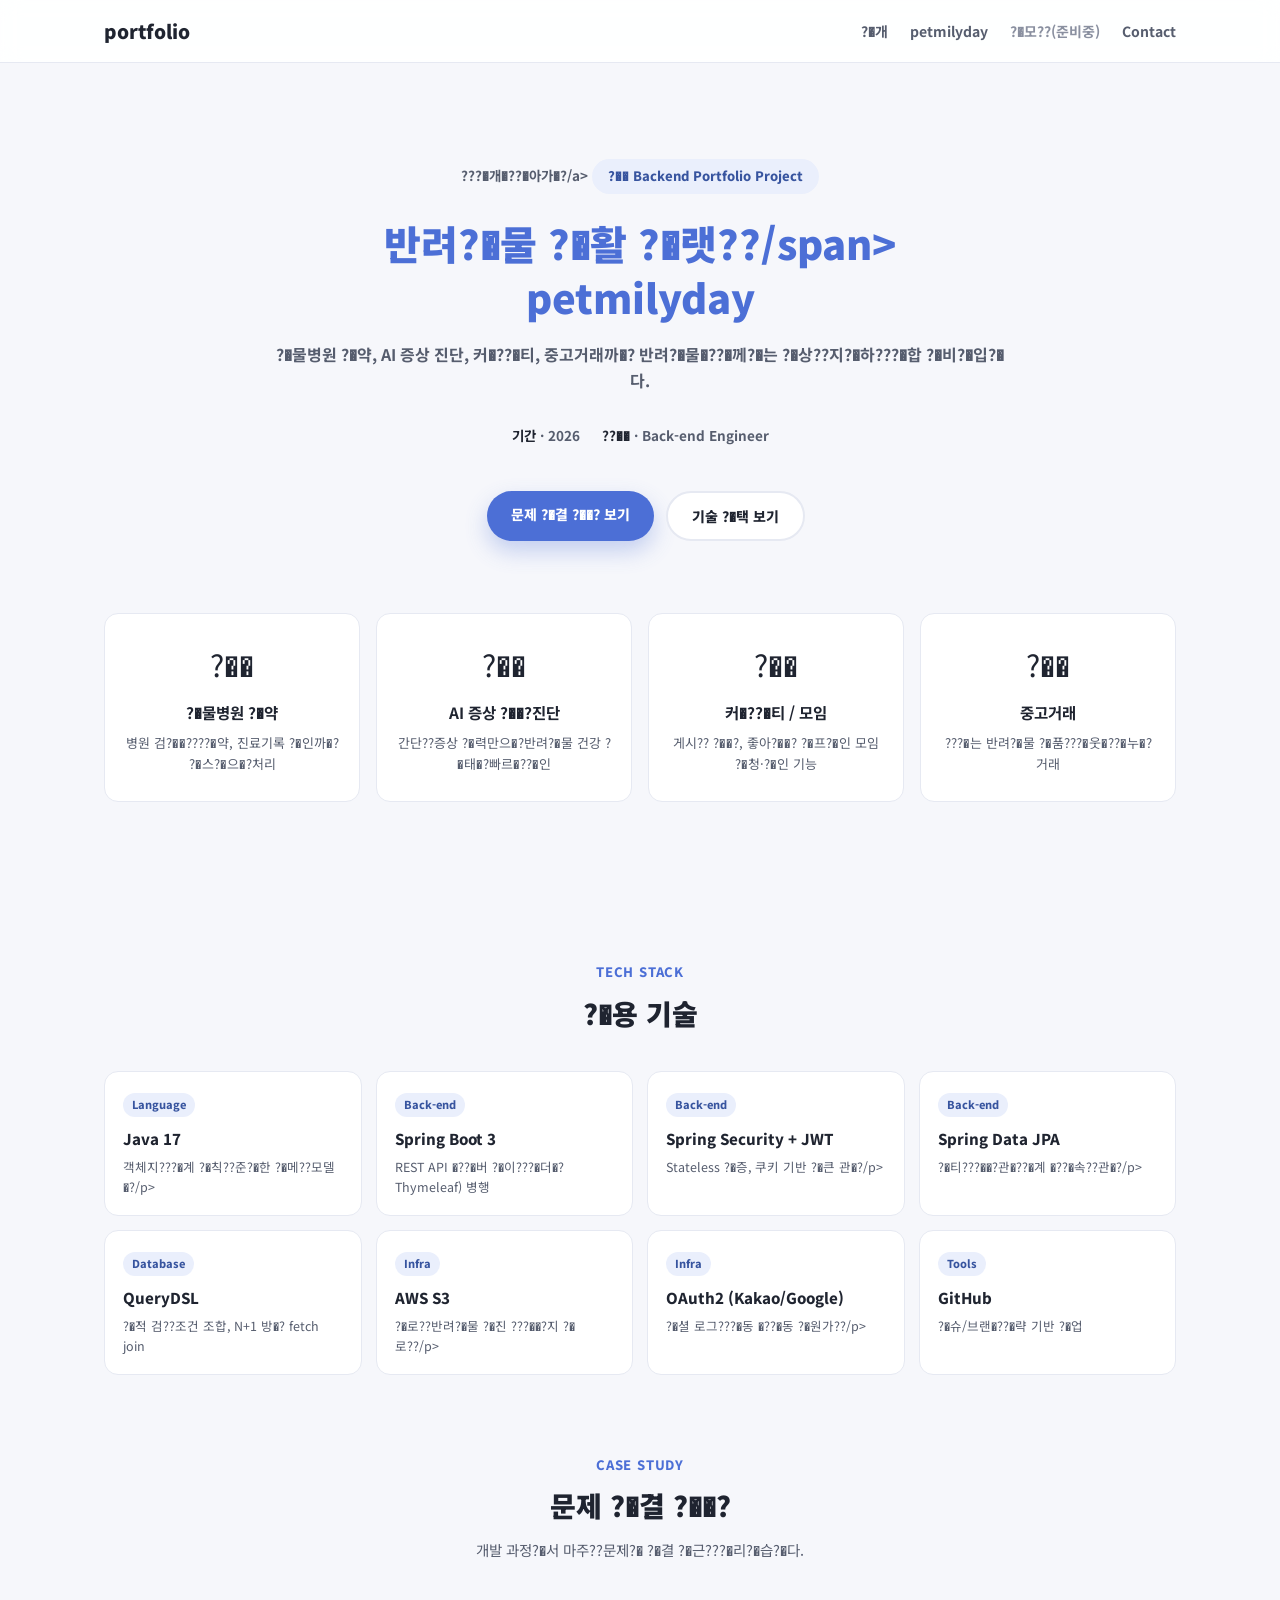
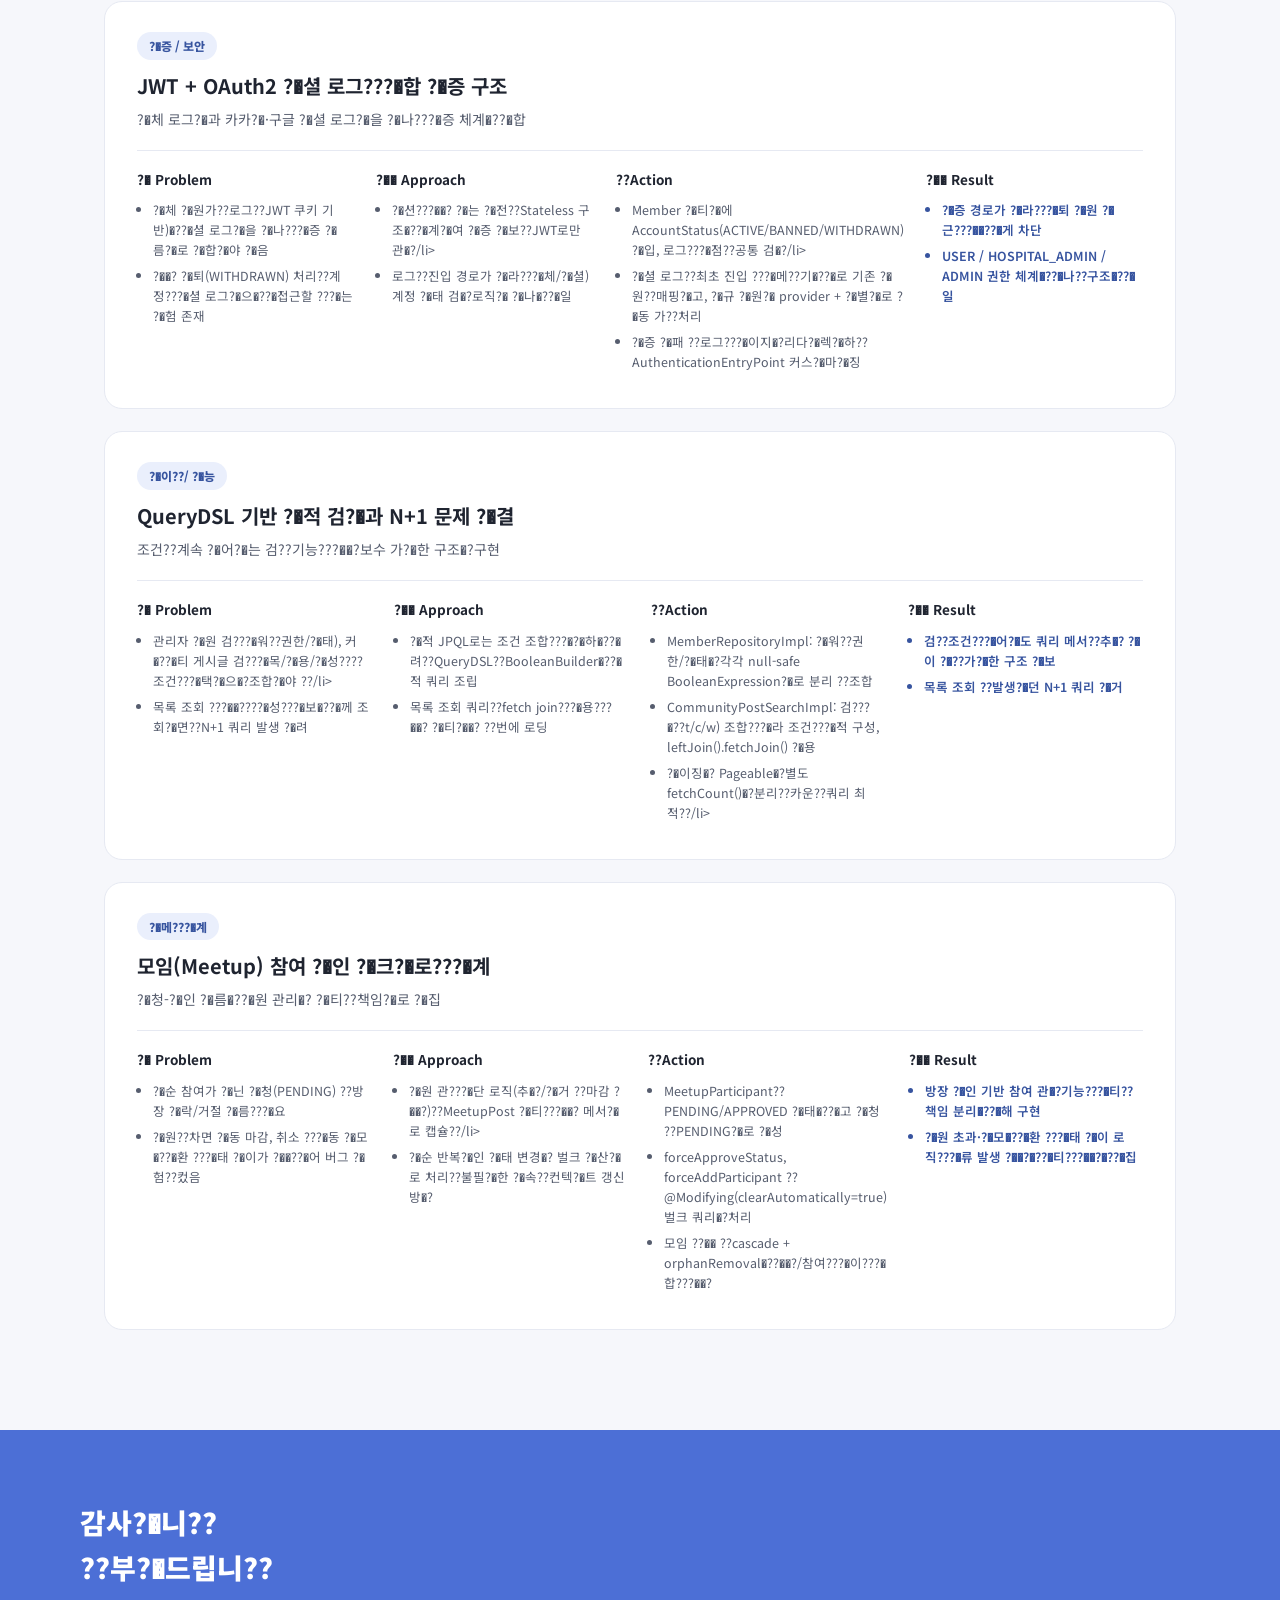
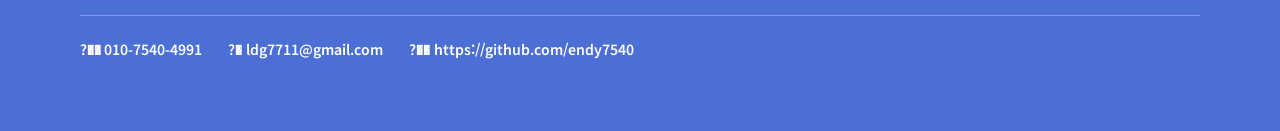
==== docs/projects/petmilyday/index.html @ 28d47164 "정적 페이지로 변환" ====
<!DOCTYPE html>
<html lang="ko">
<head>
    <meta charset="UTF-8">
    <meta name="viewport" content="width=device-width, initial-scale=1.0">
    <title>petmilyday | Portfolio</title>
    <link href="https://fonts.googleapis.com/css2?family=Nunito:ital,wght@0,400;0,600;0,700;0,800;0,900;1,700&family=Noto+Sans+KR:wght@400;500;700;900&display=swap" rel="stylesheet">
    <link rel="stylesheet" href="../../css/style.css">
</head>
<body id="top">

<header class="site-header">
    <nav class="nav">
        <a href="../../index.html" class="nav-logo">portfolio</a>
        <div class="nav-links">
            <a href="../../index.html">?�개</a>
            <a href="/projects/petmilyday">petmilyday</a>
            <span class="nav-disabled">?�모??(준비중)</span>
            <a href="#contact">Contact</a>
        </div>
    </nav>
</header>

<main>

    <!-- PROJECT HERO -->
    <section class="hero">
        <a href="../../index.html" class="back-link">???�개�??�아가�?/a>
        <div class="hero-badge">?�� Backend Portfolio Project</div>
        <h1>
            <span>반려?�물 ?�활 ?�랫??/span><br>
            <span>petmilyday</span>
        </h1>
        <p class="hero-desc">?�물병원 ?�약, AI 증상 진단, 커�??�티, 중고거래까�? 반려?�물�??�께?�는 ?�상??지?�하???�합 ?�비?�입?�다.</p>

        <div class="hero-meta">
            <span><strong>기간</strong> · <span>2026</span></span>
            <span><strong>??��</strong> · <span>Back-end Engineer</span></span>
        </div>

        <div class="hero-cta">
            <a href="#cases" class="btn btn-primary">문제 ?�결 ?��? 보기</a>
            <a href="#stack" class="btn btn-outline">기술 ?�택 보기</a>
        </div>
    </section>

    <!-- FEATURES -->
    <section class="overview">
        <div class="overview-grid">
            <div class="overview-card">
                <div class="overview-icon">?��</div>
                <h3>?�물병원 ?�약</h3>
                <p>병원 검?��????�약, 진료기록 ?�인까�? ?�스?�으�?처리</p>
            </div>
            <div class="overview-card">
                <div class="overview-icon">?��</div>
                <h3>AI 증상 ?��?진단</h3>
                <p>간단??증상 ?�력만으�?반려?�물 건강 ?�태�?빠르�??�인</p>
            </div>
            <div class="overview-card">
                <div class="overview-icon">?��</div>
                <h3>커�??�티 / 모임</h3>
                <p>게시?? ?��?, 좋아?��? ?�프?�인 모임 ?�청·?�인 기능</p>
            </div>
            <div class="overview-card">
                <div class="overview-icon">?��</div>
                <h3>중고거래</h3>
                <p>???�는 반려?�물 ?�품???�웃�??�누�?거래</p>
            </div>
        </div>
    </section>

    <!-- TECH STACK -->
    <section id="stack" class="stack-section">
        <div class="sec-eyebrow">Tech Stack</div>
        <h2 class="sec-title">?�용 기술</h2>

        <div class="stack-grid">
            <div class="stack-card">
                <span class="stack-category">Language</span>
                <div class="stack-name">Java 17</div>
                <p class="stack-desc">객체지???�계 ?�칙??준?�한 ?�메??모델�?/p>
            </div>
            <div class="stack-card">
                <span class="stack-category">Back-end</span>
                <div class="stack-name">Spring Boot 3</div>
                <p class="stack-desc">REST API �??�버 ?�이???�더�?Thymeleaf) 병행</p>
            </div>
            <div class="stack-card">
                <span class="stack-category">Back-end</span>
                <div class="stack-name">Spring Security + JWT</div>
                <p class="stack-desc">Stateless ?�증, 쿠키 기반 ?�큰 관�?/p>
            </div>
            <div class="stack-card">
                <span class="stack-category">Back-end</span>
                <div class="stack-name">Spring Data JPA</div>
                <p class="stack-desc">?�티???��?관�??�계 �??�속??관�?/p>
            </div>
            <div class="stack-card">
                <span class="stack-category">Database</span>
                <div class="stack-name">QueryDSL</div>
                <p class="stack-desc">?�적 검??조건 조합, N+1 방�? fetch join</p>
            </div>
            <div class="stack-card">
                <span class="stack-category">Infra</span>
                <div class="stack-name">AWS S3</div>
                <p class="stack-desc">?�로??반려?�물 ?�진 ???��?지 ?�로??/p>
            </div>
            <div class="stack-card">
                <span class="stack-category">Infra</span>
                <div class="stack-name">OAuth2 (Kakao/Google)</div>
                <p class="stack-desc">?�셜 로그???�동 �??�동 ?�원가??/p>
            </div>
            <div class="stack-card">
                <span class="stack-category">Tools</span>
                <div class="stack-name">GitHub</div>
                <p class="stack-desc">?�슈/브랜�??�략 기반 ?�업</p>
            </div>
        </div>
    </section>

    <!-- CASE STUDIES -->
    <section id="cases" class="case-section">
        <div class="sec-eyebrow">Case Study</div>
        <h2 class="sec-title">문제 ?�결 ?��?</h2>
        <p class="sec-sub">개발 과정?�서 마주??문제?� ?�결 ?�근???�리?�습?�다.</p>

        <div class="case-list">
            <article class="case-card">
                <div class="case-head">
                    <span class="case-badge">?�증 / 보안</span>
                    <h3>JWT + OAuth2 ?�셜 로그???�합 ?�증 구조</h3>
                    <p class="case-summary">?�체 로그?�과 카카?�·구글 ?�셜 로그?�을 ?�나???�증 체계�??�합</p>
                </div>

                <div class="case-body">
                    <div class="case-col">
                        <h4>?�️ Problem</h4>
                        <ul>
                            <li>?�체 ?�원가??로그??JWT 쿠키 기반)�??�셜 로그?�을 ?�나???�증 ?�름?�로 ?�합?�야 ?�음</li>
                            <li>?��? ?�퇴(WITHDRAWN) 처리??계정???�셜 로그?�으�??�접근할 ???�는 ?�험 존재</li>
                        </ul>
                    </div>
                    <div class="case-col">
                        <h4>?�� Approach</h4>
                        <ul>
                            <li>?�션???��? ?�는 ?�전??Stateless 구조�??�계?�여 ?�증 ?�보??JWT로만 관�?/li>
                            <li>로그??진입 경로가 ?�라???�체/?�셜) 계정 ?�태 검�?로직?� ?�나�??�일</li>
                        </ul>
                    </div>
                    <div class="case-col">
                        <h4>??Action</h4>
                        <ul>
                            <li>Member ?�티?�에 AccountStatus(ACTIVE/BANNED/WITHDRAWN) ?�입, 로그???�점??공통 검�?/li>
                            <li>?�셜 로그??최초 진입 ???�메??기�??�로 기존 ?�원??매핑?�고, ?�규 ?�원?� provider + ?�별?�로 ?�동 가??처리</li>
                            <li>?�증 ?�패 ??로그???�이지�?리다?�렉?�하??AuthenticationEntryPoint 커스?�마?�징</li>
                        </ul>
                    </div>
                    <div class="case-col case-col-result">
                        <h4>?�� Result</h4>
                        <ul>
                            <li>?�증 경로가 ?�라???�퇴 ?�원 ?�근???��??�게 차단</li>
                            <li>USER / HOSPITAL_ADMIN / ADMIN 권한 체계�??�나??구조�??�일</li>
                        </ul>
                    </div>
                </div>
            </article>
            <article class="case-card">
                <div class="case-head">
                    <span class="case-badge">?�이??/ ?�능</span>
                    <h3>QueryDSL 기반 ?�적 검?�과 N+1 문제 ?�결</h3>
                    <p class="case-summary">조건??계속 ?�어?�는 검??기능???��?보수 가?�한 구조�?구현</p>
                </div>

                <div class="case-body">
                    <div class="case-col">
                        <h4>?�️ Problem</h4>
                        <ul>
                            <li>관리자 ?�원 검???�워??권한/?�태), 커�??�티 게시글 검???�목/?�용/?�성????조건???�택?�으�?조합?�야 ??/li>
                            <li>목록 조회 ???��????�성???�보�??�께 조회?�면??N+1 쿼리 발생 ?�려</li>
                        </ul>
                    </div>
                    <div class="case-col">
                        <h4>?�� Approach</h4>
                        <ul>
                            <li>?�적 JPQL로는 조건 조합???�?�하�??�려??QueryDSL??BooleanBuilder�??�적 쿼리 조립</li>
                            <li>목록 조회 쿼리??fetch join???�용???��? ?�티?��? ??번에 로딩</li>
                        </ul>
                    </div>
                    <div class="case-col">
                        <h4>??Action</h4>
                        <ul>
                            <li>MemberRepositoryImpl: ?�워??권한/?�태�?각각 null-safe BooleanExpression?�로 분리 ??조합</li>
                            <li>CommunityPostSearchImpl: 검???�??t/c/w) 조합???�라 조건???�적 구성, leftJoin().fetchJoin() ?�용</li>
                            <li>?�이징�? Pageable�?별도 fetchCount()�?분리??카운??쿼리 최적??/li>
                        </ul>
                    </div>
                    <div class="case-col case-col-result">
                        <h4>?�� Result</h4>
                        <ul>
                            <li>검??조건???�어?�도 쿼리 메서??추�? ?�이 ?�??가?�한 구조 ?�보</li>
                            <li>목록 조회 ??발생?�던 N+1 쿼리 ?�거</li>
                        </ul>
                    </div>
                </div>
            </article>
            <article class="case-card">
                <div class="case-head">
                    <span class="case-badge">?�메???�계</span>
                    <h3>모임(Meetup) 참여 ?�인 ?�크?�로???�계</h3>
                    <p class="case-summary">?�청-?�인 ?�름�??�원 관리�? ?�티??책임?�로 ?�집</p>
                </div>

                <div class="case-body">
                    <div class="case-col">
                        <h4>?�️ Problem</h4>
                        <ul>
                            <li>?�순 참여가 ?�닌 ?�청(PENDING) ??방장 ?�락/거절 ?�름???�요</li>
                            <li>?�원??차면 ?�동 마감, 취소 ???�동 ?�모�??�환 ???�태 ?�이가 ?��??�어 버그 ?�험??컸음</li>
                        </ul>
                    </div>
                    <div class="case-col">
                        <h4>?�� Approach</h4>
                        <ul>
                            <li>?�원 관???�단 로직(추�?/?�거 ??마감 ?��?)??MeetupPost ?�티???��? 메서?�로 캡슐??/li>
                            <li>?�순 반복?�인 ?�태 변경�? 벌크 ?�산?�로 처리??불필?�한 ?�속??컨텍?�트 갱신 방�?</li>
                        </ul>
                    </div>
                    <div class="case-col">
                        <h4>??Action</h4>
                        <ul>
                            <li>MeetupParticipant??PENDING/APPROVED ?�태�??�고 ?�청 ??PENDING?�로 ?�성</li>
                            <li>forceApproveStatus, forceAddParticipant ??@Modifying(clearAutomatically=true) 벌크 쿼리�?처리</li>
                            <li>모임 ??�� ??cascade + orphanRemoval�??��?/참여???�이???�합???��?</li>
                        </ul>
                    </div>
                    <div class="case-col case-col-result">
                        <h4>?�� Result</h4>
                        <ul>
                            <li>방장 ?�인 기반 참여 관�?기능???�티??책임 분리�??�해 구현</li>
                            <li>?�원 초과·?�모�??�환 ???�태 ?�이 로직???�류 발생 ?��?�??�티???��?�??�집</li>
                        </ul>
                    </div>
                </div>
            </article>
        </div>
    </section>

</main>

<footer id="contact" class="site-footer">
    <div class="footer-inner">
        <div class="footer-title">감사?�니??<br>??부?�드립니??</div>
        <div class="footer-contact">
            <span>?�� <span>010-7540-4991</span></span>
            <span>?�️ <span>ldg7711@gmail.com</span></span>
            <span>
                ?�� <a href="https://github.com/endy7540" target="_blank" style="color:inherit;">https://github.com/endy7540</a>
            </span>
        </div>
    </div>
</footer>

</body>
</html>
---- docs/css/style.css ----
:root {
    --p-blue: #4C6FD6;
    --p-blue-deep: #37549F;
    --p-blue-light: #EAEFFC;
    --p-dark: #1F2430;
    --p-mid: #565D6E;
    --p-muted: #8A90A0;
    --p-border: #E6E9F2;
    --p-bg: #F6F7FB;
    --r: 14px;
}

* { box-sizing: border-box; }

body {
    margin: 0;
    font-family: 'Noto Sans KR', 'Nunito', sans-serif;
    color: var(--p-dark);
    background: var(--p-bg);
    line-height: 1.6;
}

a { text-decoration: none; color: inherit; }
ul { margin: 0; padding-left: 18px; }
li { margin-bottom: 6px; }

/* ---------- HEADER ---------- */
.site-header {
    position: sticky;
    top: 0;
    z-index: 100;
    background: rgba(255, 255, 255, 0.9);
    backdrop-filter: blur(10px);
    border-bottom: 1px solid var(--p-border);
}

.nav {
    max-width: 1120px;
    margin: 0 auto;
    padding: 16px 24px;
    display: flex;
    align-items: center;
    justify-content: space-between;
}

.nav-logo {
    font-weight: 900;
    font-size: 19px;
    color: var(--p-dark);
}

.nav-logo em {
    font-style: normal;
    color: var(--p-blue);
}

.nav-links {
    display: flex;
    gap: 22px;
}

.nav-links a {
    font-weight: 700;
    font-size: 14px;
    color: var(--p-mid);
    transition: color 0.15s;
}

.nav-links a:hover {
    color: var(--p-blue-deep);
}

/* ---------- HERO ---------- */
.hero {
    max-width: 780px;
    margin: 0 auto;
    padding: 96px 24px 72px;
    text-align: center;
}

.hero-badge {
    display: inline-block;
    padding: 7px 16px;
    border-radius: 999px;
    background: var(--p-blue-light);
    color: var(--p-blue-deep);
    font-weight: 800;
    font-size: 13px;
    margin-bottom: 22px;
}

.hero h1 {
    font-size: 40px;
    font-weight: 900;
    line-height: 1.35;
    margin: 0 0 18px;
}

.hero h1 span {
    color: var(--p-blue);
}

.hero-desc {
    color: var(--p-mid);
    font-size: 16px;
    margin-bottom: 32px;
}

.hero-cta {
    display: flex;
    justify-content: center;
    gap: 12px;
}

.btn {
    padding: 12px 24px;
    border-radius: 999px;
    font-weight: 800;
    font-size: 14px;
    cursor: pointer;
    display: inline-block;
}

.btn-primary {
    background: var(--p-blue);
    color: #fff;
    box-shadow: 0 10px 22px rgba(76, 111, 214, 0.30);
}

.btn-primary:hover { background: var(--p-blue-deep); }

.btn-outline {
    background: #fff;
    border: 2px solid var(--p-border);
    color: var(--p-dark);
}

.btn-outline:hover { border-color: var(--p-blue); }

/* ---------- OVERVIEW ---------- */
.overview {
    max-width: 1120px;
    margin: 0 auto;
    padding: 0 24px 80px;
}

.overview-grid {
    display: grid;
    grid-template-columns: repeat(4, 1fr);
    gap: 16px;
}

.overview-card {
    background: #fff;
    border: 1px solid var(--p-border);
    border-radius: var(--r);
    padding: 26px 20px;
    text-align: center;
}

.overview-icon {
    font-size: 30px;
    margin-bottom: 12px;
}

.overview-card h3 {
    font-size: 15.5px;
    margin: 0 0 8px;
}

.overview-card p {
    font-size: 13px;
    color: var(--p-mid);
    margin: 0;
}

/* ---------- SECTION COMMON ---------- */
.sec-eyebrow {
    text-align: center;
    font-weight: 800;
    color: var(--p-blue);
    font-size: 13px;
    letter-spacing: 0.06em;
    text-transform: uppercase;
    margin-bottom: 8px;
}

.sec-title {
    text-align: center;
    font-size: 28px;
    font-weight: 900;
    margin: 0 0 10px;
}

.sec-sub {
    text-align: center;
    color: var(--p-mid);
    margin: 0 0 40px;
    font-size: 14.5px;
}

/* ---------- TECH STACK ---------- */
.stack-section {
    max-width: 1120px;
    margin: 0 auto;
    padding: 80px 24px;
}

.stack-grid {
    display: grid;
    grid-template-columns: repeat(4, 1fr);
    gap: 14px;
    margin-top: 36px;
}

.stack-card {
    background: #fff;
    border: 1px solid var(--p-border);
    border-radius: var(--r);
    padding: 18px;
}

.stack-category {
    display: inline-block;
    font-size: 11px;
    font-weight: 800;
    color: var(--p-blue-deep);
    background: var(--p-blue-light);
    padding: 3px 9px;
    border-radius: 999px;
    margin-bottom: 10px;
}

.stack-name {
    font-weight: 800;
    font-size: 15px;
    margin-bottom: 6px;
}

.stack-desc {
    font-size: 12.5px;
    color: var(--p-mid);
    margin: 0;
}

/* ---------- CASE STUDIES ---------- */
.case-section {
    max-width: 1120px;
    margin: 0 auto;
    padding: 0 24px 100px;
}

.case-list {
    display: flex;
    flex-direction: column;
    gap: 22px;
}

.case-card {
    background: #fff;
    border: 1px solid var(--p-border);
    border-radius: 18px;
    padding: 30px 32px;
}

.case-head h3 {
    font-size: 20px;
    margin: 10px 0 6px;
}

.case-badge {
    display: inline-block;
    font-size: 12px;
    font-weight: 800;
    color: var(--p-blue-deep);
    background: var(--p-blue-light);
    padding: 4px 12px;
    border-radius: 999px;
}

.case-summary {
    color: var(--p-mid);
    font-size: 14px;
    margin: 0 0 20px;
}

.case-body {
    display: grid;
    grid-template-columns: repeat(4, 1fr);
    gap: 22px;
    padding-top: 18px;
    border-top: 1px solid var(--p-border);
}

.case-col h4 {
    font-size: 13.5px;
    margin: 0 0 10px;
}

.case-col ul {
    padding-left: 16px;
}

.case-col li {
    font-size: 12.5px;
    color: var(--p-mid);
}

.case-col-result li {
    color: var(--p-blue-deep);
    font-weight: 600;
}

/* ---------- FOOTER ---------- */
.site-footer {
    background: var(--p-blue);
    color: #fff;
    padding: 70px 24px;
}

.footer-inner {
    max-width: 1120px;
    margin: 0 auto;
}

.footer-title {
    font-size: 28px;
    font-weight: 900;
    margin-bottom: 26px;
}

.footer-contact {
    display: flex;
    gap: 26px;
    flex-wrap: wrap;
    font-size: 14px;
    font-weight: 600;
    border-top: 1px solid rgba(255,255,255,0.3);
    padding-top: 22px;
}

/* ---------- NAV EXTRA ---------- */
.nav-disabled {
    font-weight: 700;
    font-size: 14px;
    color: var(--p-muted);
    cursor: default;
}

/* ---------- BACK LINK (project detail) ---------- */
.back-link {
    display: inline-block;
    margin-bottom: 18px;
    font-weight: 700;
    font-size: 13.5px;
    color: var(--p-mid);
}

.back-link:hover { color: var(--p-blue-deep); }

.hero-meta {
    display: flex;
    justify-content: center;
    gap: 22px;
    color: var(--p-mid);
    font-size: 13.5px;
    margin-bottom: 26px;
}

.hero-meta strong {
    color: var(--p-dark);
}

/* ---------- PROJECT CARDS (home page) ---------- */
.project-section {
    max-width: 1120px;
    margin: 0 auto;
    padding: 0 24px 100px;
}

.project-grid {
    display: grid;
    grid-template-columns: repeat(auto-fit, minmax(260px, 1fr));
    gap: 20px;
    margin-top: 36px;
}

.project-card {
    position: relative;
    display: block;
    background: #fff;
    border: 1px solid var(--p-border);
    border-radius: 20px;
    padding: 32px;
    transition: transform 0.15s, box-shadow 0.15s, border-color 0.15s;
}

.project-card:not(.is-disabled):hover {
    transform: translateY(-3px);
    box-shadow: 0 16px 30px rgba(76, 111, 214, 0.14);
    border-color: var(--p-blue);
}

.project-card.is-disabled {
    cursor: default;
    opacity: 0.6;
}

.project-emoji {
    font-size: 34px;
    margin-bottom: 14px;
}

.project-status {
    position: absolute;
    top: 24px;
    right: 24px;
    font-size: 11.5px;
    font-weight: 800;
    color: var(--p-muted);
    background: var(--p-bg);
    padding: 4px 10px;
    border-radius: 999px;
}

.project-card h3 {
    font-size: 21px;
    margin: 0 0 6px;
}

.project-tagline {
    color: var(--p-mid);
    font-size: 13.5px;
    margin: 0 0 16px;
}

.project-meta {
    display: flex;
    gap: 14px;
    font-size: 12px;
    color: var(--p-muted);
    font-weight: 700;
    margin-bottom: 14px;
}

.project-badges {
    display: flex;
    flex-wrap: wrap;
    gap: 6px;
    margin-bottom: 18px;
}

.project-badges .badge {
    font-size: 11px;
    font-weight: 700;
    background: var(--p-blue-light);
    color: var(--p-blue-deep);
    padding: 4px 10px;
    border-radius: 999px;
}

.project-link {
    font-size: 13px;
    font-weight: 800;
    color: var(--p-blue);
}

/* ---------- BACKGROUND (학력/자격증) ---------- */
.background-section {
    max-width: 1000px;
    margin: 0 auto;
    padding: 0 24px 80px;
}

.background-grid {
    display: grid;
    grid-template-columns: 1fr 1fr;
    gap: 20px;
}

.background-col {
    background: #fff;
    border: 1px solid var(--p-border);
    border-radius: var(--r);
    padding: 24px 26px;
}

.background-col h3 {
    font-size: 15px;
    margin: 0 0 14px;
}

.background-list {
    list-style: none;
    margin: 0;
    padding: 0;
}

.background-list li {
    display: flex;
    justify-content: space-between;
    align-items: baseline;
    gap: 12px;
    padding: 12px 0;
    border-bottom: 1px solid var(--p-border);
}

.background-list li:last-child {
    border-bottom: none;
    padding-bottom: 0;
}

.background-list li:first-child {
    padding-top: 0;
}

.bg-item-main {
    display: flex;
    flex-direction: column;
    gap: 3px;
}

.bg-item-title {
    font-weight: 800;
    font-size: 14px;
    color: var(--p-dark);
}

.bg-item-detail {
    font-size: 12px;
    color: var(--p-mid);
}

.bg-item-period {
    font-size: 11.5px;
    color: var(--p-muted);
    font-weight: 700;
    white-space: nowrap;
    flex-shrink: 0;
}

/* ---------- FEATURED PROJECT ---------- */
.featured-section {
    max-width: 1000px;
    margin: 0 auto;
    padding: 0 24px 90px;
    text-align: center;
}

.browser-frame {
    margin: 36px 0 32px;
    border-radius: 16px;
    overflow: hidden;
    background: #fff;
    border: 1px solid var(--p-border);
    box-shadow: 0 24px 50px rgba(31, 36, 48, 0.10);
    text-align: left;
}

.browser-bar {
    display: flex;
    align-items: center;
    gap: 8px;
    padding: 12px 16px;
    background: #F1F2F6;
    border-bottom: 1px solid var(--p-border);
}

.browser-dot {
    width: 10px;
    height: 10px;
    border-radius: 50%;
    display: inline-block;
}

.dot-red { background: #FF5F57; }
.dot-yellow { background: #FEBC2E; }
.dot-green { background: #28C840; }

.browser-address {
    margin-left: 10px;
    font-size: 12.5px;
    color: var(--p-mid);
    background: #fff;
    border: 1px solid var(--p-border);
    border-radius: 999px;
    padding: 4px 14px;
    flex: 1;
    max-width: 260px;
}

.browser-body {
    background: var(--p-bg);
    min-height: 320px;
    display: flex;
    align-items: center;
    justify-content: center;
}

.browser-body img {
    width: 100%;
    display: block;
}

.browser-placeholder {
    padding: 80px 24px;
    color: var(--p-muted);
    font-weight: 700;
    font-size: 14px;
    border: 2px dashed var(--p-border);
    border-radius: 12px;
    margin: 24px;
    width: calc(100% - 48px);
    text-align: center;
}

.featured-highlights {
    list-style: none;
    padding: 0;
    margin: 0 0 30px;
    display: grid;
    grid-template-columns: repeat(2, 1fr);
    gap: 12px 24px;
    text-align: left;
}

.featured-highlights li {
    font-size: 13.5px;
    color: var(--p-mid);
    line-height: 1.6;
    padding-left: 18px;
    position: relative;
}

.featured-highlights li::before {
    content: "•";
    position: absolute;
    left: 0;
    color: var(--p-blue);
    font-weight: 900;
}

.featured-highlights li strong {
    color: var(--p-dark);
}

.featured-cta {
    display: flex;
    justify-content: center;
    gap: 12px;
}

/* ---------- RESPONSIVE ---------- */
@media (max-width: 860px) {
    .overview-grid,
    .stack-grid,
    .background-grid { grid-template-columns: repeat(2, 1fr); }
    .case-body { grid-template-columns: repeat(2, 1fr); }
    .hero h1 { font-size: 30px; }
}

@media (max-width: 520px) {
    .overview-grid,
    .stack-grid,
    .case-body,
    .background-grid,
    .featured-highlights { grid-template-columns: 1fr; }
    .nav-links { display: none; }
}
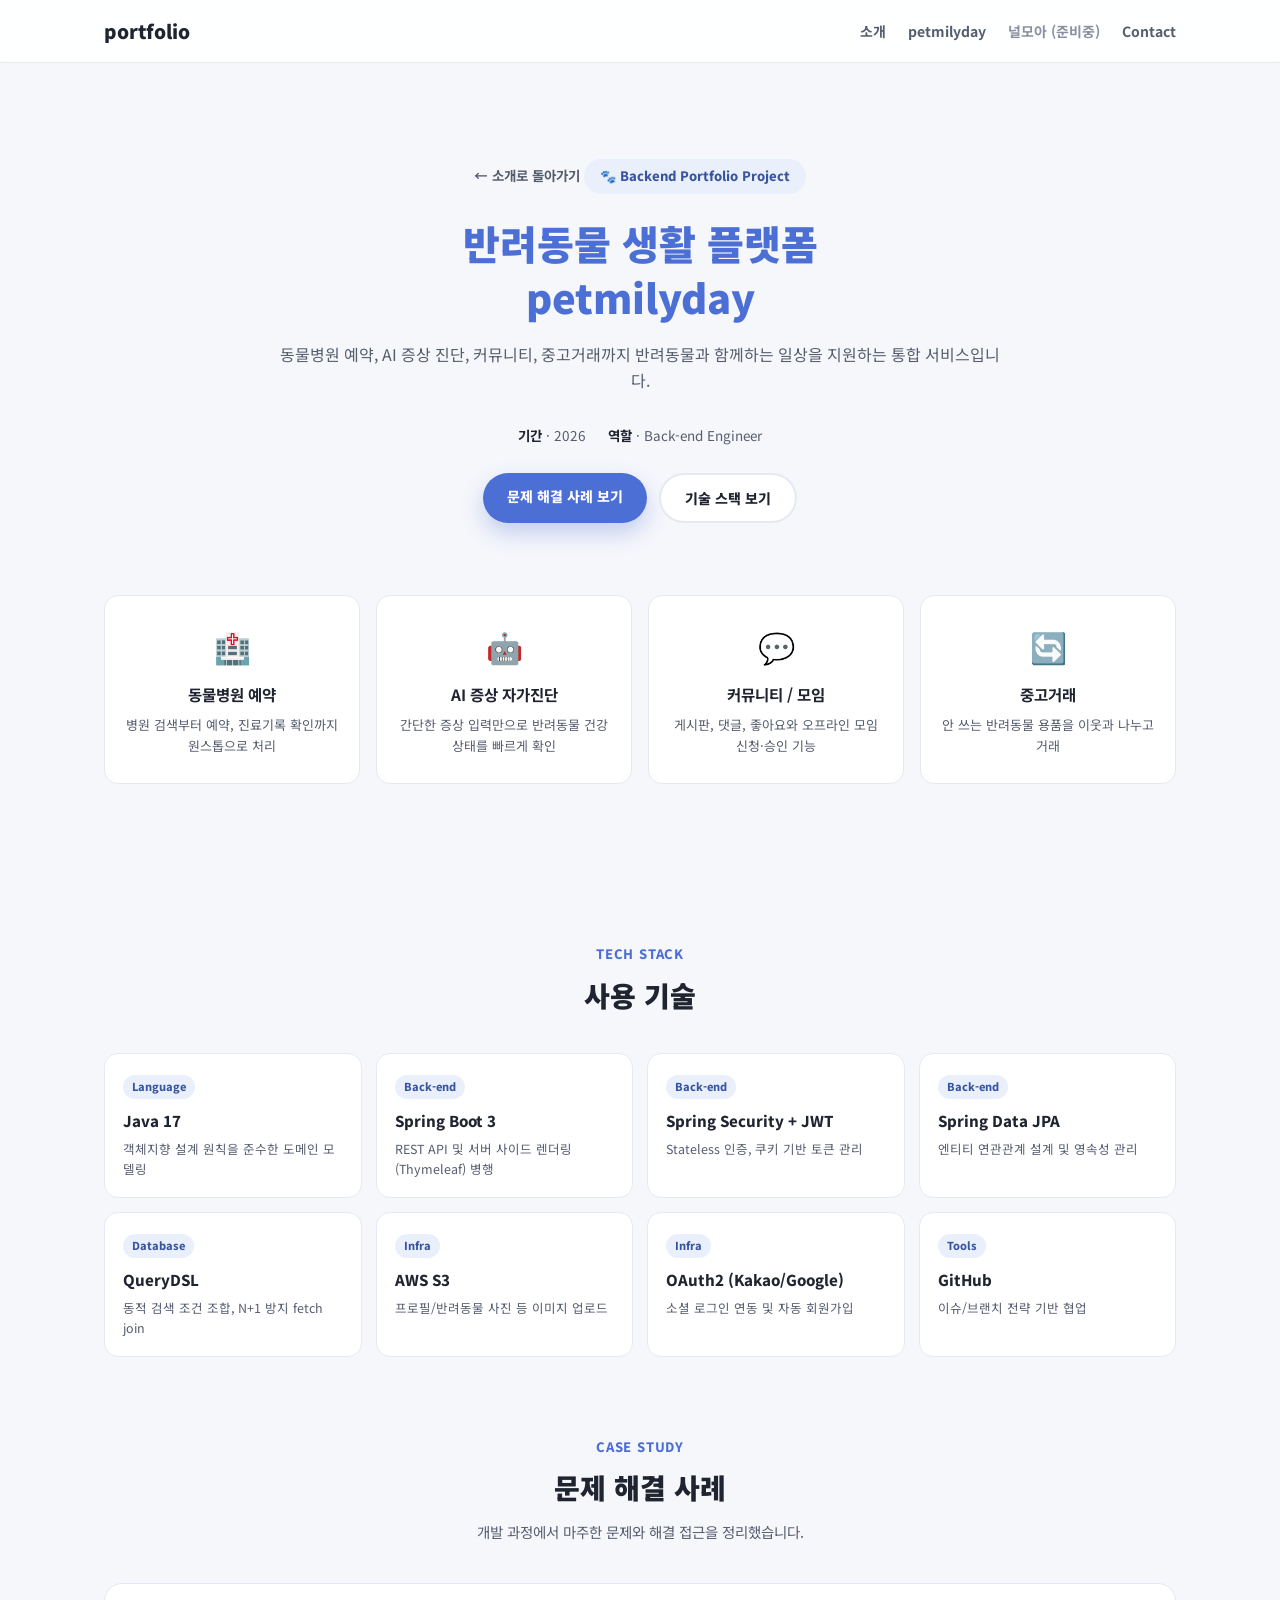
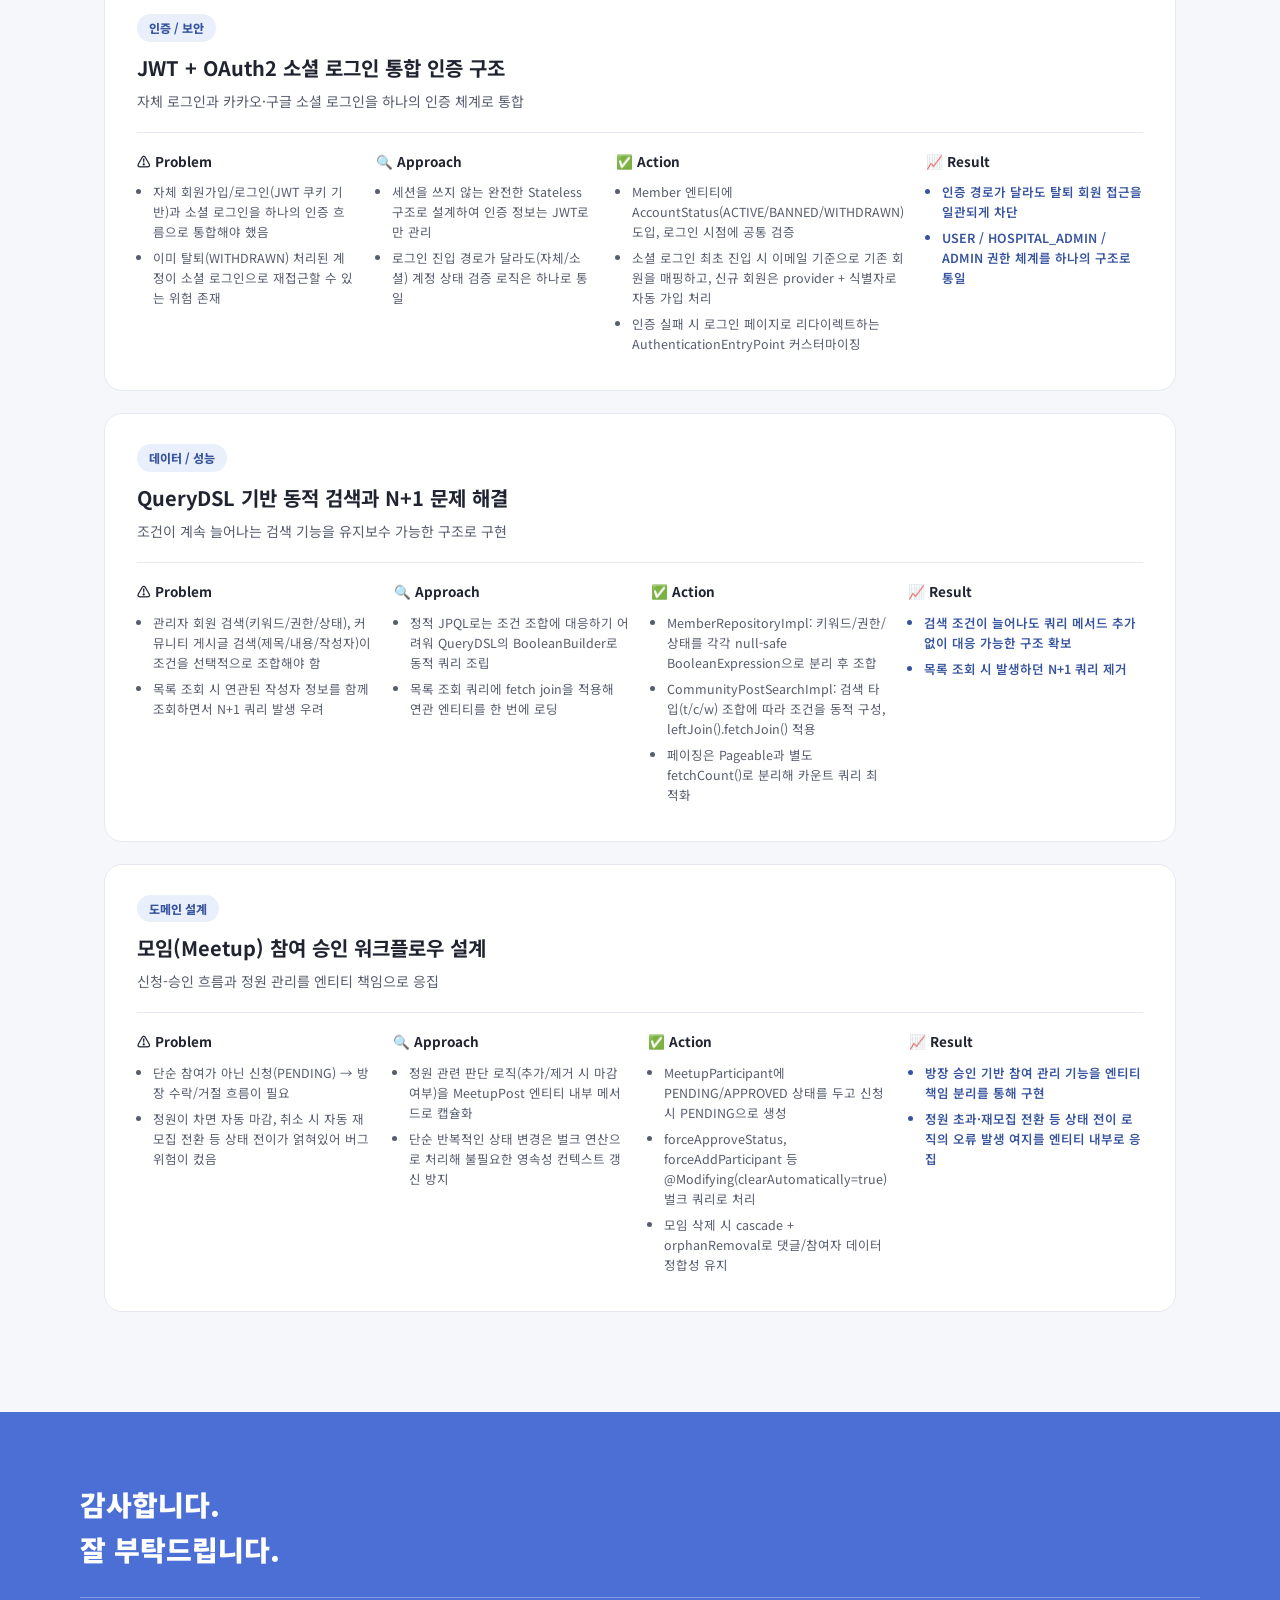
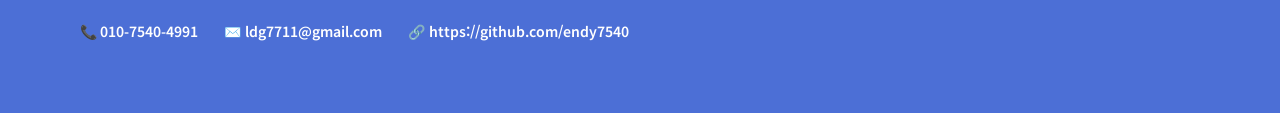
==== commit 36a268f7: "CSS 적용 안됨 문제 해결" ====
--- a/docs/projects/petmilyday/index.html
+++ b/docs/projects/petmilyday/index.html
@@ -13,9 +13,9 @@
     <nav class="nav">
         <a href="../../index.html" class="nav-logo">portfolio</a>
         <div class="nav-links">
-            <a href="../../index.html">?�개</a>
-            <a href="/projects/petmilyday">petmilyday</a>
-            <span class="nav-disabled">?�모??(준비중)</span>
+            <a href="../../index.html">소개</a>
+            <a href="./index.html">petmilyday</a>
+            <span class="nav-disabled">널모아 (준비중)</span>
             <a href="#contact">Contact</a>
         </div>
     </nav>
@@ -25,22 +25,22 @@
 
     <!-- PROJECT HERO -->
     <section class="hero">
-        <a href="../../index.html" class="back-link">???�개�??�아가�?/a>
-        <div class="hero-badge">?�� Backend Portfolio Project</div>
+        <a href="../../index.html" class="back-link">← 소개로 돌아가기</a>
+        <div class="hero-badge">🐾 Backend Portfolio Project</div>
         <h1>
-            <span>반려?�물 ?�활 ?�랫??/span><br>
+            <span>반려동물 생활 플랫폼</span><br>
             <span>petmilyday</span>
         </h1>
-        <p class="hero-desc">?�물병원 ?�약, AI 증상 진단, 커�??�티, 중고거래까�? 반려?�물�??�께?�는 ?�상??지?�하???�합 ?�비?�입?�다.</p>
+        <p class="hero-desc">동물병원 예약, AI 증상 진단, 커뮤니티, 중고거래까지 반려동물과 함께하는 일상을 지원하는 통합 서비스입니다.</p>
 
         <div class="hero-meta">
             <span><strong>기간</strong> · <span>2026</span></span>
-            <span><strong>??��</strong> · <span>Back-end Engineer</span></span>
+            <span><strong>역할</strong> · <span>Back-end Engineer</span></span>
         </div>
 
         <div class="hero-cta">
-            <a href="#cases" class="btn btn-primary">문제 ?�결 ?��? 보기</a>
-            <a href="#stack" class="btn btn-outline">기술 ?�택 보기</a>
+            <a href="#cases" class="btn btn-primary">문제 해결 사례 보기</a>
+            <a href="#stack" class="btn btn-outline">기술 스택 보기</a>
         </div>
     </section>
 
@@ -48,24 +48,24 @@
     <section class="overview">
         <div class="overview-grid">
             <div class="overview-card">
-                <div class="overview-icon">?��</div>
-                <h3>?�물병원 ?�약</h3>
-                <p>병원 검?��????�약, 진료기록 ?�인까�? ?�스?�으�?처리</p>
-            </div>
-            <div class="overview-card">
-                <div class="overview-icon">?��</div>
-                <h3>AI 증상 ?��?진단</h3>
-                <p>간단??증상 ?�력만으�?반려?�물 건강 ?�태�?빠르�??�인</p>
-            </div>
-            <div class="overview-card">
-                <div class="overview-icon">?��</div>
-                <h3>커�??�티 / 모임</h3>
-                <p>게시?? ?��?, 좋아?��? ?�프?�인 모임 ?�청·?�인 기능</p>
-            </div>
-            <div class="overview-card">
-                <div class="overview-icon">?��</div>
+                <div class="overview-icon">🏥</div>
+                <h3>동물병원 예약</h3>
+                <p>병원 검색부터 예약, 진료기록 확인까지 원스톱으로 처리</p>
+            </div>
+            <div class="overview-card">
+                <div class="overview-icon">🤖</div>
+                <h3>AI 증상 자가진단</h3>
+                <p>간단한 증상 입력만으로 반려동물 건강 상태를 빠르게 확인</p>
+            </div>
+            <div class="overview-card">
+                <div class="overview-icon">💬</div>
+                <h3>커뮤니티 / 모임</h3>
+                <p>게시판, 댓글, 좋아요와 오프라인 모임 신청·승인 기능</p>
+            </div>
+            <div class="overview-card">
+                <div class="overview-icon">🔄</div>
                 <h3>중고거래</h3>
-                <p>???�는 반려?�물 ?�품???�웃�??�누�?거래</p>
+                <p>안 쓰는 반려동물 용품을 이웃과 나누고 거래</p>
             </div>
         </div>
     </section>
@@ -73,48 +73,48 @@
     <!-- TECH STACK -->
     <section id="stack" class="stack-section">
         <div class="sec-eyebrow">Tech Stack</div>
-        <h2 class="sec-title">?�용 기술</h2>
+        <h2 class="sec-title">사용 기술</h2>
 
         <div class="stack-grid">
             <div class="stack-card">
                 <span class="stack-category">Language</span>
                 <div class="stack-name">Java 17</div>
-                <p class="stack-desc">객체지???�계 ?�칙??준?�한 ?�메??모델�?/p>
+                <p class="stack-desc">객체지향 설계 원칙을 준수한 도메인 모델링</p>
             </div>
             <div class="stack-card">
                 <span class="stack-category">Back-end</span>
                 <div class="stack-name">Spring Boot 3</div>
-                <p class="stack-desc">REST API �??�버 ?�이???�더�?Thymeleaf) 병행</p>
+                <p class="stack-desc">REST API 및 서버 사이드 렌더링(Thymeleaf) 병행</p>
             </div>
             <div class="stack-card">
                 <span class="stack-category">Back-end</span>
                 <div class="stack-name">Spring Security + JWT</div>
-                <p class="stack-desc">Stateless ?�증, 쿠키 기반 ?�큰 관�?/p>
+                <p class="stack-desc">Stateless 인증, 쿠키 기반 토큰 관리</p>
             </div>
             <div class="stack-card">
                 <span class="stack-category">Back-end</span>
                 <div class="stack-name">Spring Data JPA</div>
-                <p class="stack-desc">?�티???��?관�??�계 �??�속??관�?/p>
+                <p class="stack-desc">엔티티 연관관계 설계 및 영속성 관리</p>
             </div>
             <div class="stack-card">
                 <span class="stack-category">Database</span>
                 <div class="stack-name">QueryDSL</div>
-                <p class="stack-desc">?�적 검??조건 조합, N+1 방�? fetch join</p>
+                <p class="stack-desc">동적 검색 조건 조합, N+1 방지 fetch join</p>
             </div>
             <div class="stack-card">
                 <span class="stack-category">Infra</span>
                 <div class="stack-name">AWS S3</div>
-                <p class="stack-desc">?�로??반려?�물 ?�진 ???��?지 ?�로??/p>
+                <p class="stack-desc">프로필/반려동물 사진 등 이미지 업로드</p>
             </div>
             <div class="stack-card">
                 <span class="stack-category">Infra</span>
                 <div class="stack-name">OAuth2 (Kakao/Google)</div>
-                <p class="stack-desc">?�셜 로그???�동 �??�동 ?�원가??/p>
+                <p class="stack-desc">소셜 로그인 연동 및 자동 회원가입</p>
             </div>
             <div class="stack-card">
                 <span class="stack-category">Tools</span>
                 <div class="stack-name">GitHub</div>
-                <p class="stack-desc">?�슈/브랜�??�략 기반 ?�업</p>
+                <p class="stack-desc">이슈/브랜치 전략 기반 협업</p>
             </div>
         </div>
     </section>
@@ -122,123 +122,123 @@
     <!-- CASE STUDIES -->
     <section id="cases" class="case-section">
         <div class="sec-eyebrow">Case Study</div>
-        <h2 class="sec-title">문제 ?�결 ?��?</h2>
-        <p class="sec-sub">개발 과정?�서 마주??문제?� ?�결 ?�근???�리?�습?�다.</p>
+        <h2 class="sec-title">문제 해결 사례</h2>
+        <p class="sec-sub">개발 과정에서 마주한 문제와 해결 접근을 정리했습니다.</p>
 
         <div class="case-list">
             <article class="case-card">
                 <div class="case-head">
-                    <span class="case-badge">?�증 / 보안</span>
-                    <h3>JWT + OAuth2 ?�셜 로그???�합 ?�증 구조</h3>
-                    <p class="case-summary">?�체 로그?�과 카카?�·구글 ?�셜 로그?�을 ?�나???�증 체계�??�합</p>
+                    <span class="case-badge">인증 / 보안</span>
+                    <h3>JWT + OAuth2 소셜 로그인 통합 인증 구조</h3>
+                    <p class="case-summary">자체 로그인과 카카오·구글 소셜 로그인을 하나의 인증 체계로 통합</p>
                 </div>
 
                 <div class="case-body">
                     <div class="case-col">
-                        <h4>?�️ Problem</h4>
-                        <ul>
-                            <li>?�체 ?�원가??로그??JWT 쿠키 기반)�??�셜 로그?�을 ?�나???�증 ?�름?�로 ?�합?�야 ?�음</li>
-                            <li>?��? ?�퇴(WITHDRAWN) 처리??계정???�셜 로그?�으�??�접근할 ???�는 ?�험 존재</li>
-                        </ul>
-                    </div>
-                    <div class="case-col">
-                        <h4>?�� Approach</h4>
-                        <ul>
-                            <li>?�션???��? ?�는 ?�전??Stateless 구조�??�계?�여 ?�증 ?�보??JWT로만 관�?/li>
-                            <li>로그??진입 경로가 ?�라???�체/?�셜) 계정 ?�태 검�?로직?� ?�나�??�일</li>
-                        </ul>
-                    </div>
-                    <div class="case-col">
-                        <h4>??Action</h4>
-                        <ul>
-                            <li>Member ?�티?�에 AccountStatus(ACTIVE/BANNED/WITHDRAWN) ?�입, 로그???�점??공통 검�?/li>
-                            <li>?�셜 로그??최초 진입 ???�메??기�??�로 기존 ?�원??매핑?�고, ?�규 ?�원?� provider + ?�별?�로 ?�동 가??처리</li>
-                            <li>?�증 ?�패 ??로그???�이지�?리다?�렉?�하??AuthenticationEntryPoint 커스?�마?�징</li>
+                        <h4>⚠️ Problem</h4>
+                        <ul>
+                            <li>자체 회원가입/로그인(JWT 쿠키 기반)과 소셜 로그인을 하나의 인증 흐름으로 통합해야 했음</li>
+                            <li>이미 탈퇴(WITHDRAWN) 처리된 계정이 소셜 로그인으로 재접근할 수 있는 위험 존재</li>
+                        </ul>
+                    </div>
+                    <div class="case-col">
+                        <h4>🔍 Approach</h4>
+                        <ul>
+                            <li>세션을 쓰지 않는 완전한 Stateless 구조로 설계하여 인증 정보는 JWT로만 관리</li>
+                            <li>로그인 진입 경로가 달라도(자체/소셜) 계정 상태 검증 로직은 하나로 통일</li>
+                        </ul>
+                    </div>
+                    <div class="case-col">
+                        <h4>✅ Action</h4>
+                        <ul>
+                            <li>Member 엔티티에 AccountStatus(ACTIVE/BANNED/WITHDRAWN) 도입, 로그인 시점에 공통 검증</li>
+                            <li>소셜 로그인 최초 진입 시 이메일 기준으로 기존 회원을 매핑하고, 신규 회원은 provider + 식별자로 자동 가입 처리</li>
+                            <li>인증 실패 시 로그인 페이지로 리다이렉트하는 AuthenticationEntryPoint 커스터마이징</li>
                         </ul>
                     </div>
                     <div class="case-col case-col-result">
-                        <h4>?�� Result</h4>
-                        <ul>
-                            <li>?�증 경로가 ?�라???�퇴 ?�원 ?�근???��??�게 차단</li>
-                            <li>USER / HOSPITAL_ADMIN / ADMIN 권한 체계�??�나??구조�??�일</li>
+                        <h4>📈 Result</h4>
+                        <ul>
+                            <li>인증 경로가 달라도 탈퇴 회원 접근을 일관되게 차단</li>
+                            <li>USER / HOSPITAL_ADMIN / ADMIN 권한 체계를 하나의 구조로 통일</li>
                         </ul>
                     </div>
                 </div>
             </article>
             <article class="case-card">
                 <div class="case-head">
-                    <span class="case-badge">?�이??/ ?�능</span>
-                    <h3>QueryDSL 기반 ?�적 검?�과 N+1 문제 ?�결</h3>
-                    <p class="case-summary">조건??계속 ?�어?�는 검??기능???��?보수 가?�한 구조�?구현</p>
+                    <span class="case-badge">데이터 / 성능</span>
+                    <h3>QueryDSL 기반 동적 검색과 N+1 문제 해결</h3>
+                    <p class="case-summary">조건이 계속 늘어나는 검색 기능을 유지보수 가능한 구조로 구현</p>
                 </div>
 
                 <div class="case-body">
                     <div class="case-col">
-                        <h4>?�️ Problem</h4>
-                        <ul>
-                            <li>관리자 ?�원 검???�워??권한/?�태), 커�??�티 게시글 검???�목/?�용/?�성????조건???�택?�으�?조합?�야 ??/li>
-                            <li>목록 조회 ???��????�성???�보�??�께 조회?�면??N+1 쿼리 발생 ?�려</li>
-                        </ul>
-                    </div>
-                    <div class="case-col">
-                        <h4>?�� Approach</h4>
-                        <ul>
-                            <li>?�적 JPQL로는 조건 조합???�?�하�??�려??QueryDSL??BooleanBuilder�??�적 쿼리 조립</li>
-                            <li>목록 조회 쿼리??fetch join???�용???��? ?�티?��? ??번에 로딩</li>
-                        </ul>
-                    </div>
-                    <div class="case-col">
-                        <h4>??Action</h4>
-                        <ul>
-                            <li>MemberRepositoryImpl: ?�워??권한/?�태�?각각 null-safe BooleanExpression?�로 분리 ??조합</li>
-                            <li>CommunityPostSearchImpl: 검???�??t/c/w) 조합???�라 조건???�적 구성, leftJoin().fetchJoin() ?�용</li>
-                            <li>?�이징�? Pageable�?별도 fetchCount()�?분리??카운??쿼리 최적??/li>
+                        <h4>⚠️ Problem</h4>
+                        <ul>
+                            <li>관리자 회원 검색(키워드/권한/상태), 커뮤니티 게시글 검색(제목/내용/작성자)이 조건을 선택적으로 조합해야 함</li>
+                            <li>목록 조회 시 연관된 작성자 정보를 함께 조회하면서 N+1 쿼리 발생 우려</li>
+                        </ul>
+                    </div>
+                    <div class="case-col">
+                        <h4>🔍 Approach</h4>
+                        <ul>
+                            <li>정적 JPQL로는 조건 조합에 대응하기 어려워 QueryDSL의 BooleanBuilder로 동적 쿼리 조립</li>
+                            <li>목록 조회 쿼리에 fetch join을 적용해 연관 엔티티를 한 번에 로딩</li>
+                        </ul>
+                    </div>
+                    <div class="case-col">
+                        <h4>✅ Action</h4>
+                        <ul>
+                            <li>MemberRepositoryImpl: 키워드/권한/상태를 각각 null-safe BooleanExpression으로 분리 후 조합</li>
+                            <li>CommunityPostSearchImpl: 검색 타입(t/c/w) 조합에 따라 조건을 동적 구성, leftJoin().fetchJoin() 적용</li>
+                            <li>페이징은 Pageable과 별도 fetchCount()로 분리해 카운트 쿼리 최적화</li>
                         </ul>
                     </div>
                     <div class="case-col case-col-result">
-                        <h4>?�� Result</h4>
-                        <ul>
-                            <li>검??조건???�어?�도 쿼리 메서??추�? ?�이 ?�??가?�한 구조 ?�보</li>
-                            <li>목록 조회 ??발생?�던 N+1 쿼리 ?�거</li>
+                        <h4>📈 Result</h4>
+                        <ul>
+                            <li>검색 조건이 늘어나도 쿼리 메서드 추가 없이 대응 가능한 구조 확보</li>
+                            <li>목록 조회 시 발생하던 N+1 쿼리 제거</li>
                         </ul>
                     </div>
                 </div>
             </article>
             <article class="case-card">
                 <div class="case-head">
-                    <span class="case-badge">?�메???�계</span>
-                    <h3>모임(Meetup) 참여 ?�인 ?�크?�로???�계</h3>
-                    <p class="case-summary">?�청-?�인 ?�름�??�원 관리�? ?�티??책임?�로 ?�집</p>
+                    <span class="case-badge">도메인 설계</span>
+                    <h3>모임(Meetup) 참여 승인 워크플로우 설계</h3>
+                    <p class="case-summary">신청-승인 흐름과 정원 관리를 엔티티 책임으로 응집</p>
                 </div>
 
                 <div class="case-body">
                     <div class="case-col">
-                        <h4>?�️ Problem</h4>
-                        <ul>
-                            <li>?�순 참여가 ?�닌 ?�청(PENDING) ??방장 ?�락/거절 ?�름???�요</li>
-                            <li>?�원??차면 ?�동 마감, 취소 ???�동 ?�모�??�환 ???�태 ?�이가 ?��??�어 버그 ?�험??컸음</li>
-                        </ul>
-                    </div>
-                    <div class="case-col">
-                        <h4>?�� Approach</h4>
-                        <ul>
-                            <li>?�원 관???�단 로직(추�?/?�거 ??마감 ?��?)??MeetupPost ?�티???��? 메서?�로 캡슐??/li>
-                            <li>?�순 반복?�인 ?�태 변경�? 벌크 ?�산?�로 처리??불필?�한 ?�속??컨텍?�트 갱신 방�?</li>
-                        </ul>
-                    </div>
-                    <div class="case-col">
-                        <h4>??Action</h4>
-                        <ul>
-                            <li>MeetupParticipant??PENDING/APPROVED ?�태�??�고 ?�청 ??PENDING?�로 ?�성</li>
-                            <li>forceApproveStatus, forceAddParticipant ??@Modifying(clearAutomatically=true) 벌크 쿼리�?처리</li>
-                            <li>모임 ??�� ??cascade + orphanRemoval�??��?/참여???�이???�합???��?</li>
+                        <h4>⚠️ Problem</h4>
+                        <ul>
+                            <li>단순 참여가 아닌 신청(PENDING) → 방장 수락/거절 흐름이 필요</li>
+                            <li>정원이 차면 자동 마감, 취소 시 자동 재모집 전환 등 상태 전이가 얽혀있어 버그 위험이 컸음</li>
+                        </ul>
+                    </div>
+                    <div class="case-col">
+                        <h4>🔍 Approach</h4>
+                        <ul>
+                            <li>정원 관련 판단 로직(추가/제거 시 마감 여부)을 MeetupPost 엔티티 내부 메서드로 캡슐화</li>
+                            <li>단순 반복적인 상태 변경은 벌크 연산으로 처리해 불필요한 영속성 컨텍스트 갱신 방지</li>
+                        </ul>
+                    </div>
+                    <div class="case-col">
+                        <h4>✅ Action</h4>
+                        <ul>
+                            <li>MeetupParticipant에 PENDING/APPROVED 상태를 두고 신청 시 PENDING으로 생성</li>
+                            <li>forceApproveStatus, forceAddParticipant 등 @Modifying(clearAutomatically=true) 벌크 쿼리로 처리</li>
+                            <li>모임 삭제 시 cascade + orphanRemoval로 댓글/참여자 데이터 정합성 유지</li>
                         </ul>
                     </div>
                     <div class="case-col case-col-result">
-                        <h4>?�� Result</h4>
-                        <ul>
-                            <li>방장 ?�인 기반 참여 관�?기능???�티??책임 분리�??�해 구현</li>
-                            <li>?�원 초과·?�모�??�환 ???�태 ?�이 로직???�류 발생 ?��?�??�티???��?�??�집</li>
+                        <h4>📈 Result</h4>
+                        <ul>
+                            <li>방장 승인 기반 참여 관리 기능을 엔티티 책임 분리를 통해 구현</li>
+                            <li>정원 초과·재모집 전환 등 상태 전이 로직의 오류 발생 여지를 엔티티 내부로 응집</li>
                         </ul>
                     </div>
                 </div>
@@ -250,12 +250,12 @@
 
 <footer id="contact" class="site-footer">
     <div class="footer-inner">
-        <div class="footer-title">감사?�니??<br>??부?�드립니??</div>
+        <div class="footer-title">감사합니다.<br>잘 부탁드립니다.</div>
         <div class="footer-contact">
-            <span>?�� <span>010-7540-4991</span></span>
-            <span>?�️ <span>ldg7711@gmail.com</span></span>
+            <span>📞 <span>010-7540-4991</span></span>
+            <span>✉️ <span>ldg7711@gmail.com</span></span>
             <span>
-                ?�� <a href="https://github.com/endy7540" target="_blank" style="color:inherit;">https://github.com/endy7540</a>
+                🔗 <a href="https://github.com/endy7540" target="_blank" style="color:inherit;">https://github.com/endy7540</a>
             </span>
         </div>
     </div>
@@ -263,4 +263,3 @@
 
 </body>
 </html>
-
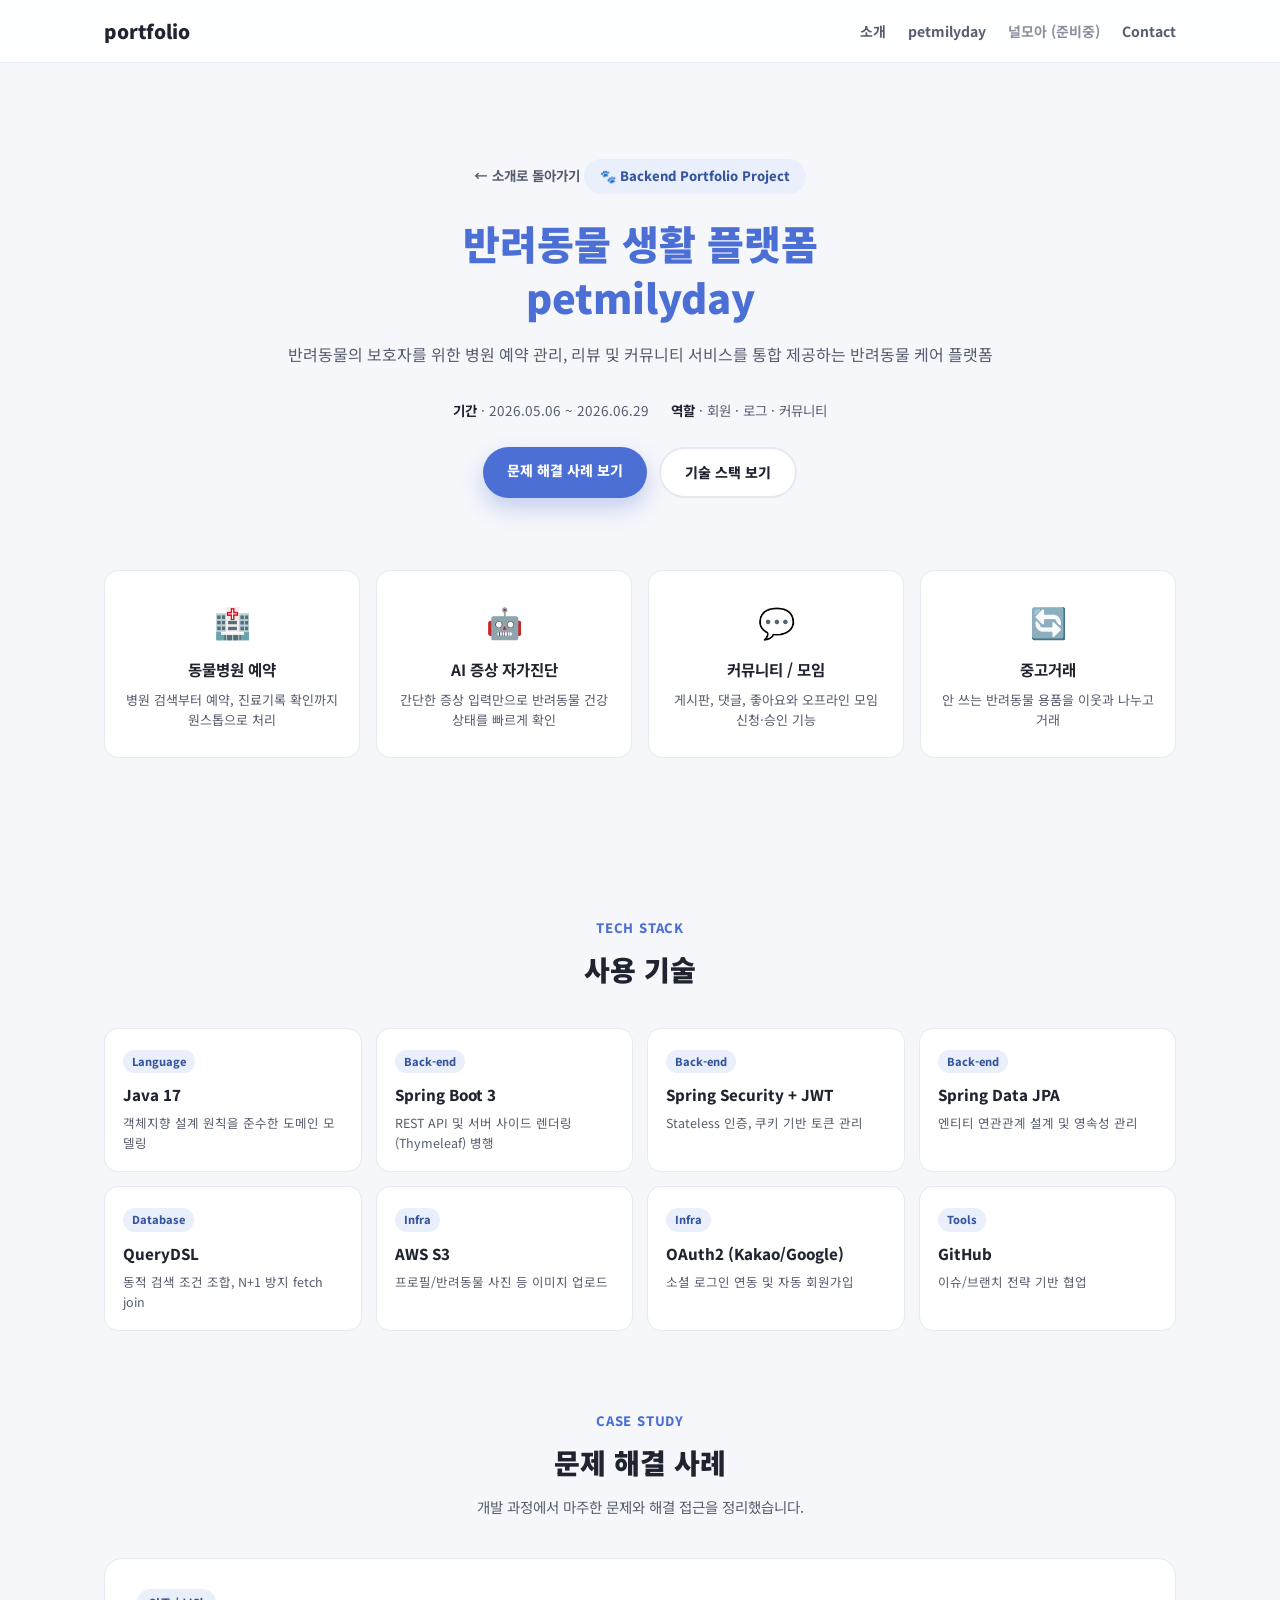
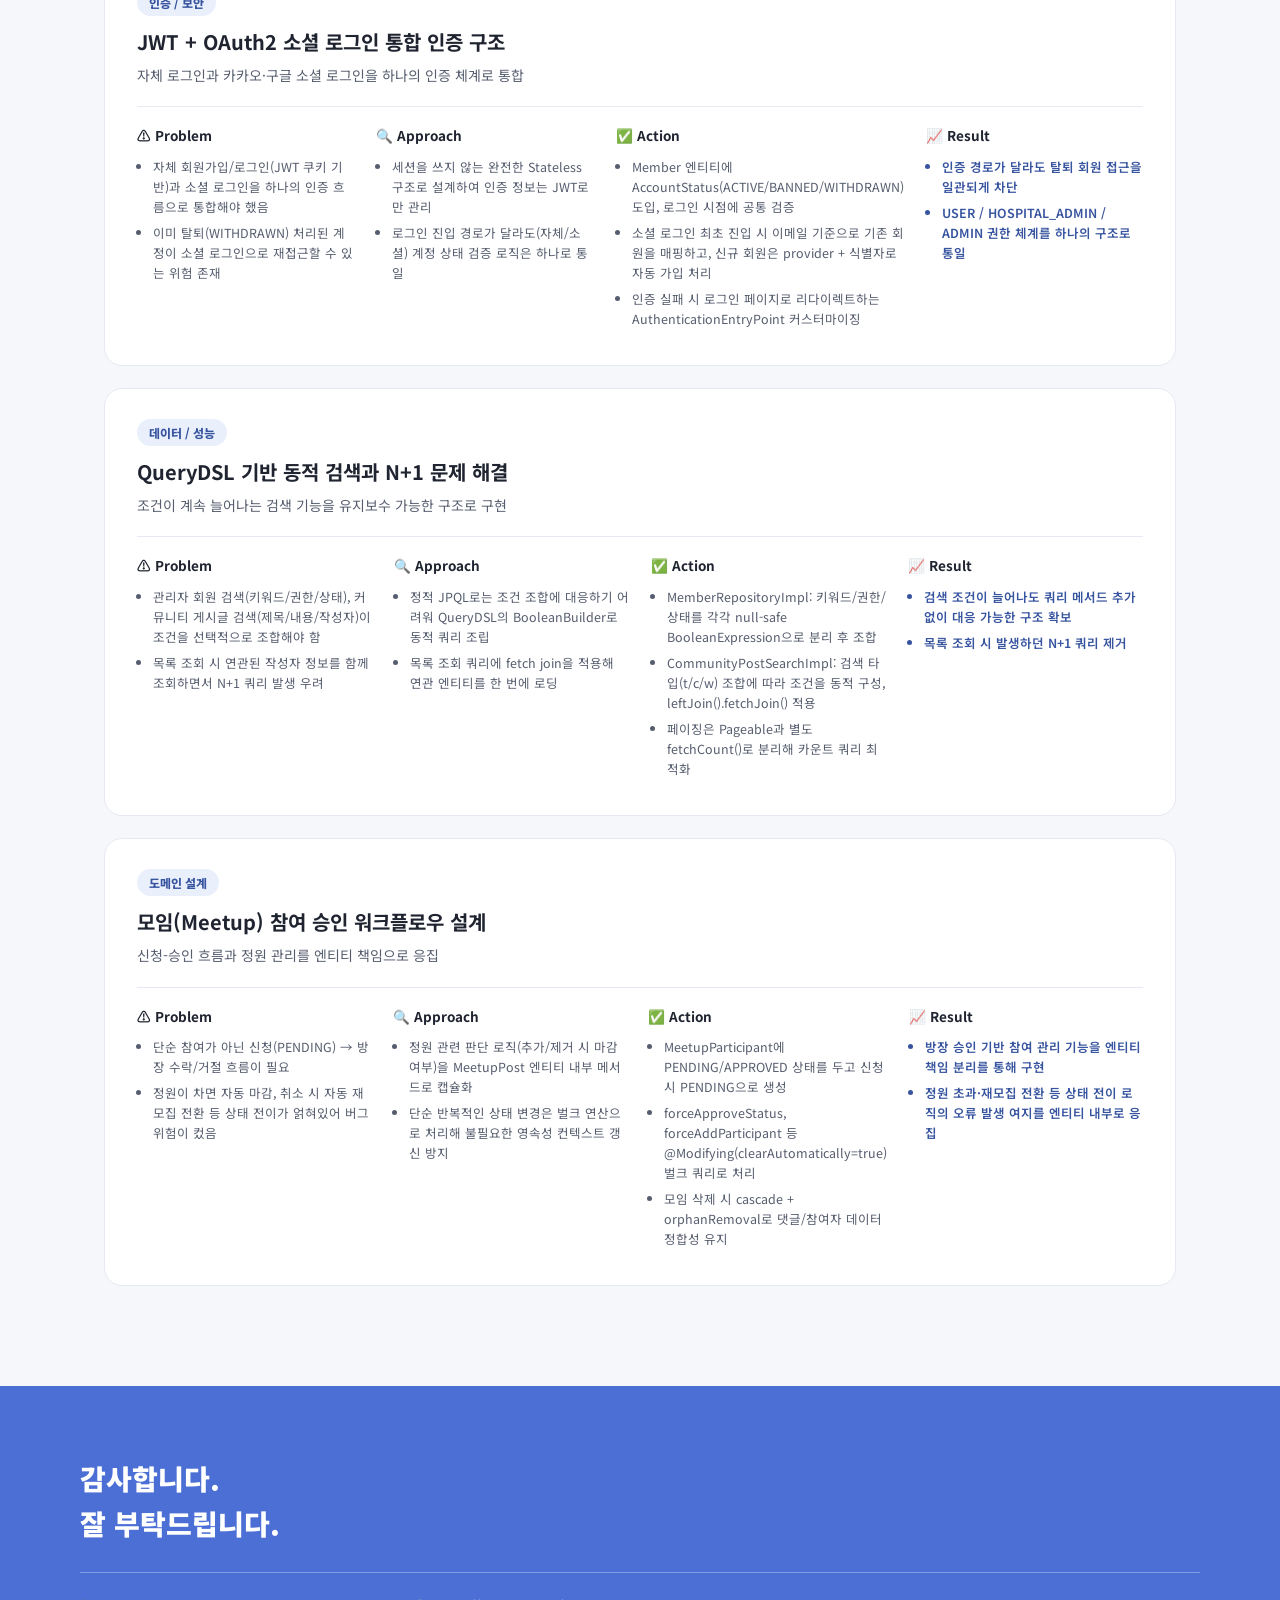
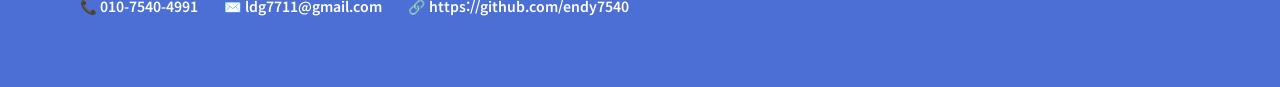
==== commit 87f58b7c: "각 프로젝트 기간 및 역할 수정" ====
--- a/docs/projects/petmilyday/index.html
+++ b/docs/projects/petmilyday/index.html
@@ -31,11 +31,11 @@
             <span>반려동물 생활 플랫폼</span><br>
             <span>petmilyday</span>
         </h1>
-        <p class="hero-desc">동물병원 예약, AI 증상 진단, 커뮤니티, 중고거래까지 반려동물과 함께하는 일상을 지원하는 통합 서비스입니다.</p>
+        <p class="hero-desc">반려동물의 보호자를 위한 병원 예약 관리, 리뷰 및 커뮤니티 서비스를 통합 제공하는 반려동물 케어 플랫폼</p>
 
         <div class="hero-meta">
-            <span><strong>기간</strong> · <span>2026</span></span>
-            <span><strong>역할</strong> · <span>Back-end Engineer</span></span>
+            <span><strong>기간</strong> · <span>2026.05.06 ~ 2026.06.29</span></span>
+            <span><strong>역할</strong> · <span>회원 · 로그 · 커뮤니티</span></span>
         </div>
 
         <div class="hero-cta">
